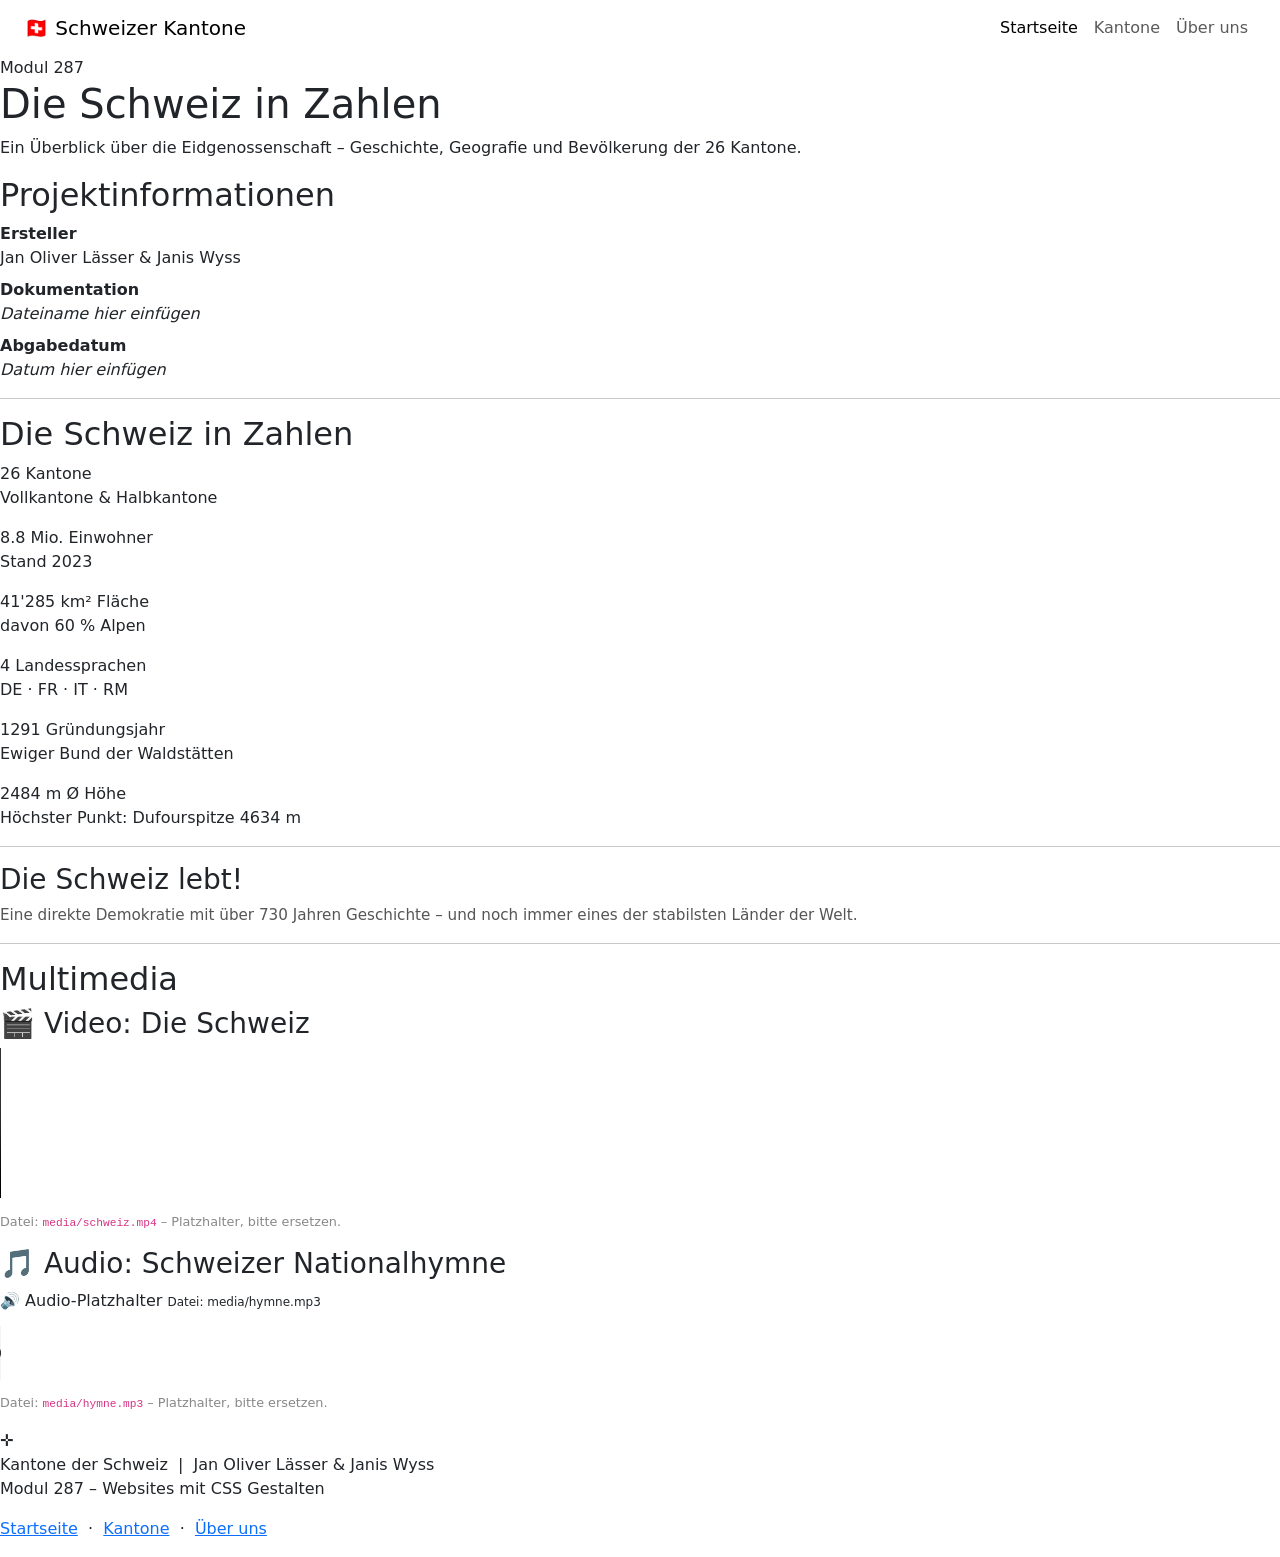
==== html/home.html @ e2ee17b3 "umbenannt auf home" ====
<!DOCTYPE html>
<html lang="de">
<head>
  <meta charset="UTF-8" />
  <meta name="viewport" content="width=device-width, initial-scale=1.0" />
  <title>Schweizer Kantone – Startseite</title>
  <!-- Favicon Platzhalter (Schweizer Kreuz als Emoji-Favicon) -->
  <link rel="icon" href="data:image/svg+xml,<svg xmlns='http://www.w3.org/2000/svg' viewBox='0 0 100 100'><rect width='100' height='100' fill='%23c8102e'/><rect x='38' y='10' width='24' height='80' fill='white'/><rect x='10' y='38' width='80' height='24' fill='white'/></svg>" />
  <!-- Bootstrap 5 CSS (Framework via CDN) -->
  <link rel="stylesheet" href="https://cdn.jsdelivr.net/npm/bootstrap@5.3.3/dist/css/bootstrap.min.css" />
  <!-- Eigenes CSS -->
  <link rel="stylesheet" href="style.css" />
</head>
<body>

  <!-- ===================== NAVIGATION ===================== -->
  <nav class="navbar navbar-expand-lg" role="navigation" aria-label="Hauptnavigation">
    <div class="container-fluid px-4">
      <a class="navbar-brand" href="index.html">
        <span class="flag-icon">🇨🇭</span> Schweizer Kantone
      </a>
      <button class="navbar-toggler" type="button"
              data-bs-toggle="collapse" data-bs-target="#navMenu"
              aria-controls="navMenu" aria-expanded="false"
              aria-label="Navigation öffnen">
        <span class="navbar-toggler-icon"></span>
      </button>
      <div class="collapse navbar-collapse" id="navMenu">
        <ul class="navbar-nav ms-auto">
          <li class="nav-item">
            <a class="nav-link active" aria-current="page" href="index.html">Startseite</a>
          </li>
          <li class="nav-item">
            <a class="nav-link" href="kantone.html">Kantone</a>
          </li>
          <li class="nav-item">
            <a class="nav-link" href="ueber-uns.html">Über uns</a>
          </li>
        </ul>
      </div>
    </div>
  </nav>

  <!-- ===================== HERO ===================== -->
  <header class="hero" role="banner">
    <span class="hero-badge">Modul 287</span>
    <h1>Die Schweiz in Zahlen</h1>
    <p>Ein Überblick über die Eidgenossenschaft – Geschichte, Geografie und Bevölkerung der 26 Kantone.</p>
  </header>

  <!-- ===================== HAUPTINHALT ===================== -->
  <main>
    <div class="container-inhalt">

      <!-- ---- Meta-Informationen ---- -->
      <section aria-labelledby="meta-heading">
        <h2 id="meta-heading">Projektinformationen</h2>
        <div class="meta-box">
          <dl>
            <dt>Ersteller</dt>
            <dd>Jan Oliver Lässer &amp; Janis Wyss</dd>
            <dt>Dokumentation</dt>
            <dd><!-- PLATZHALTER --> <em>Dateiname hier einfügen</em></dd>
            <dt>Abgabedatum</dt>
            <dd><!-- PLATZHALTER --> <em>Datum hier einfügen</em></dd>
          </dl>
        </div>
      </section>

      <hr class="section-divider" />

      <!-- ---- Schweiz in Zahlen: 3×2 Grid ---- -->
      <section aria-labelledby="zahlen-heading">
        <h2 id="zahlen-heading">Die Schweiz in Zahlen</h2>
        <!-- Zeile 1 -->
        <div class="zahlen-grid">
          <article class="zahl-card">
            <span class="number">26</span>
            <span class="label">Kantone</span>
            <p class="sub">Vollkantone &amp; Halbkantone</p>
          </article>
          <article class="zahl-card">
            <span class="number">8.8 Mio.</span>
            <span class="label">Einwohner</span>
            <p class="sub">Stand 2023</p>
          </article>
          <article class="zahl-card">
            <span class="number">41'285 km²</span>
            <span class="label">Fläche</span>
            <p class="sub">davon 60 % Alpen</p>
          </article>
          <!-- Zeile 2 -->
          <article class="zahl-card">
            <span class="number">4</span>
            <span class="label">Landessprachen</span>
            <p class="sub">DE · FR · IT · RM</p>
          </article>
          <article class="zahl-card">
            <span class="number">1291</span>
            <span class="label">Gründungsjahr</span>
            <p class="sub">Ewiger Bund der Waldstätten</p>
          </article>
          <article class="zahl-card">
            <span class="number">2484 m</span>
            <span class="label">Ø Höhe</span>
            <p class="sub">Höchster Punkt: Dufourspitze 4634 m</p>
          </article>
        </div>
      </section>

      <hr class="section-divider" />

      <!-- ---- Animiertes Element ---- -->
      <section aria-label="Animiertes Element">
        <div class="animiert-wrap">
          <div class="puls-ring" aria-hidden="true"></div>
          <div>
            <h3>Die Schweiz lebt!</h3>
            <p style="margin:0; color:#555; font-size:0.95rem;">
              Eine direkte Demokratie mit über 730 Jahren Geschichte – und noch immer eines der stabilsten Länder der Welt.
            </p>
          </div>
        </div>
      </section>

      <hr class="section-divider" />

      <!-- ---- Multimedia ---- -->
      <section aria-labelledby="media-heading">
        <div class="media-section">
          <h2 id="media-heading">Multimedia</h2>

          <div class="media-grid">

            <!-- Video -->
            <div class="media-item">
              <h3>🎬 Video: Die Schweiz</h3>
              <!--
                PLATZHALTER: Videodatei hier einfügen
                preload="none" reduziert Ladezeit (Kriterium Multimedia)
              -->
              <video controls preload="none" poster="">
                <source src="media/schweiz.mp4" type="video/mp4" />
                Ihr Browser unterstützt das HTML5-Video-Tag nicht.
              </video>
              <p style="font-size:0.8rem; color:#888; margin-top:0.4rem;">
                Datei: <code>media/schweiz.mp4</code> – Platzhalter, bitte ersetzen.
              </p>
            </div>

            <!-- Audio -->
            <div class="media-item">
              <h3>🎵 Audio: Schweizer Nationalhymne</h3>
              <div class="media-placeholder">
                <span class="icon">🔊</span>
                <span>Audio-Platzhalter</span>
                <span style="font-size:0.75rem;">Datei: media/hymne.mp3</span>
              </div>
              <!--
                PLATZHALTER: Audiodatei hier einfügen
                preload="none" reduziert Ladezeit (Kriterium Multimedia)
              -->
              <audio controls preload="none" style="margin-top:0.8rem;">
                <source src="media/hymne.mp3" type="audio/mpeg" />
                Ihr Browser unterstützt das HTML5-Audio-Tag nicht.
              </audio>
              <p style="font-size:0.8rem; color:#888; margin-top:0.4rem;">
                Datei: <code>media/hymne.mp3</code> – Platzhalter, bitte ersetzen.
              </p>
            </div>

          </div>
        </div>
      </section>

    </div><!-- /.container-inhalt -->
  </main>

  <!-- ===================== FOOTER ===================== -->
  <footer role="contentinfo">
    <span class="footer-kreuz">✛</span>
    <p>
      Kantone der Schweiz &nbsp;|&nbsp; Jan Oliver Lässer &amp; Janis Wyss<br />
      Modul 287 – Websites mit CSS Gestalten
    </p>
    <p style="margin-top:0.5rem;">
      <a href="index.html">Startseite</a> &nbsp;·&nbsp;
      <a href="kantone.html">Kantone</a> &nbsp;·&nbsp;
      <a href="ueber-uns.html">Über uns</a>
    </p>
  </footer>

  <!-- Bootstrap 5 JS Bundle (für Navbar-Toggle, Modal, Accordion) -->
  <script src="https://cdn.jsdelivr.net/npm/bootstrap@5.3.3/dist/js/bootstrap.bundle.min.js"></script>
</body>
</html>
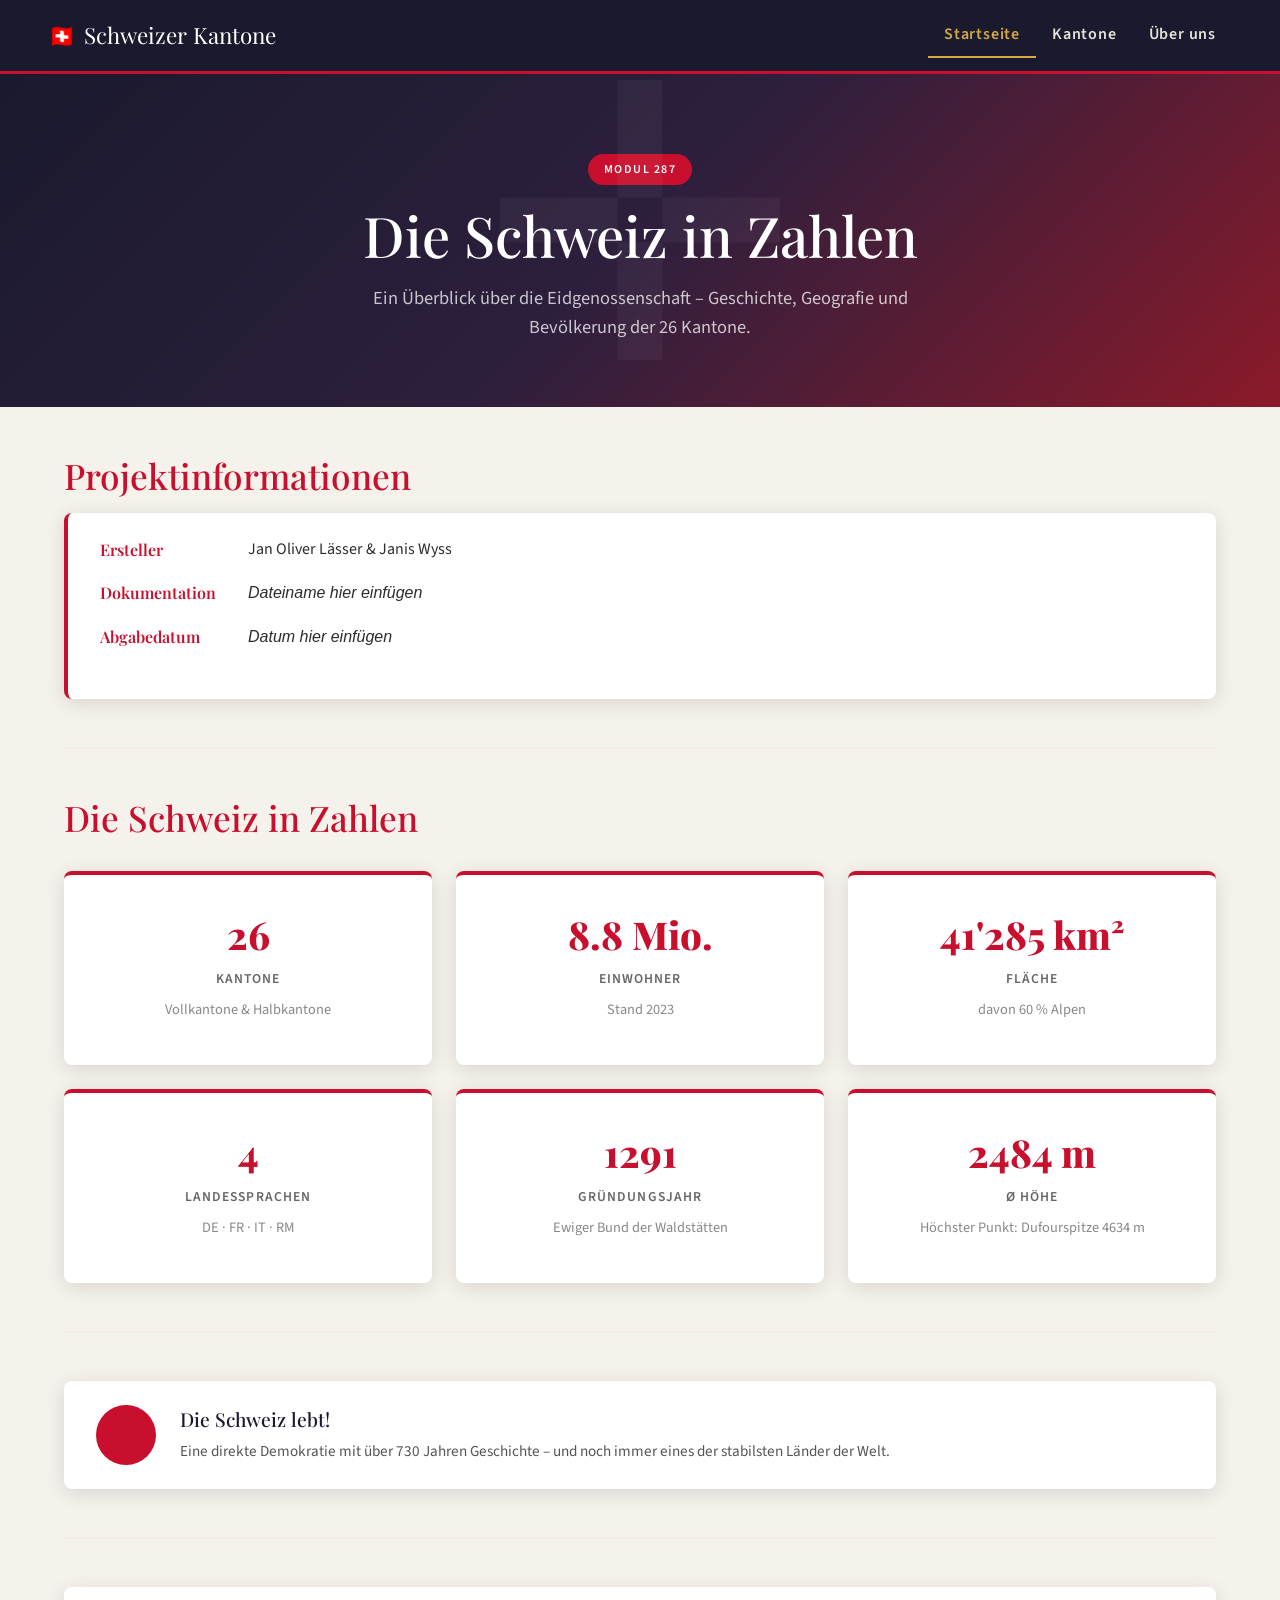
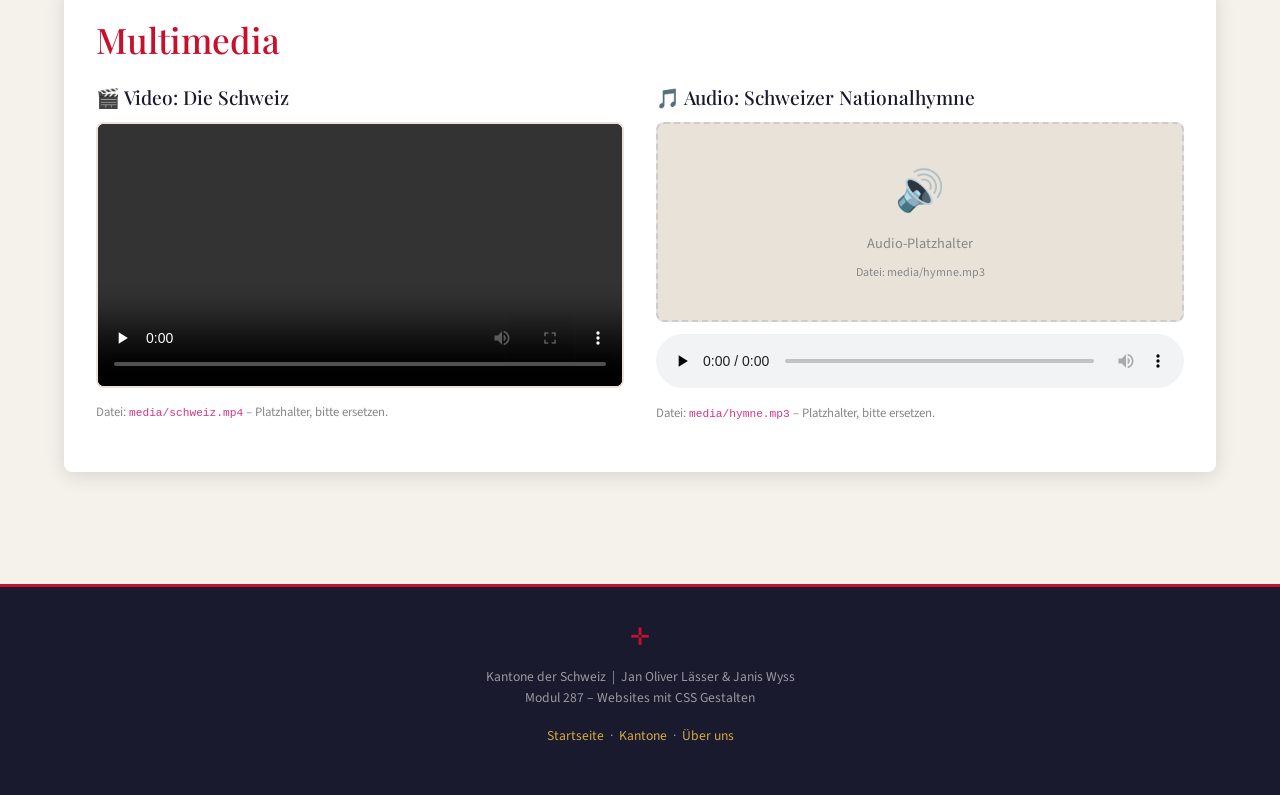
==== commit 81b0ac8d: "verlinkung css" ====
--- a/html/home.html
+++ b/html/home.html
@@ -9,7 +9,7 @@
   <!-- Bootstrap 5 CSS (Framework via CDN) -->
   <link rel="stylesheet" href="https://cdn.jsdelivr.net/npm/bootstrap@5.3.3/dist/css/bootstrap.min.css" />
   <!-- Eigenes CSS -->
-  <link rel="stylesheet" href="style.css" />
+  <link rel="stylesheet" href="../css/style.css" />
 </head>
 <body>
 
--- a/css/style.css
+++ b/css/style.css
@@ -0,0 +1,718 @@
+/* ============================================================
+   style.css – Kantone der Schweiz
+   Modul 287 – Websites mit CSS Gestalten
+   Ersteller: Jan Oliver Lässer & Janis Wyss
+   ============================================================ */
+
+/* ---------- Google Fonts ---------- */
+@import url('https://fonts.googleapis.com/css2?family=Playfair+Display:wght@600;800&family=Source+Sans+3:wght@300;400;600&display=swap');
+
+/* ---------- CSS Custom Properties ---------- */
+:root {
+  --rot:    #c8102e;   /* Schweizer Rot */
+  --dunkel: #1a1a2e;
+  --hell:   #f5f1eb;
+  --grau:   #e8e2d9;
+  --akzent: #d4a843;
+  --text:   #2c2c2c;
+  --weiss:  #ffffff;
+
+  --schrift-display: 'Playfair Display', Georgia, serif;
+  --schrift-text:    'Source Sans 3', Helvetica, sans-serif;
+
+  --radius:  8px;
+  --shadow:  0 4px 20px rgba(0,0,0,0.12);
+  --transition: 0.3s ease;
+}
+
+/* ---------- Reset & Basis ---------- */
+*, *::before, *::after {
+  box-sizing: border-box;
+  margin: 0;
+  padding: 0;
+}
+
+html { scroll-behavior: smooth; }
+
+body {
+  font-family: var(--schrift-text);
+  font-weight: 400;
+  color: var(--text);
+  background-color: var(--hell);
+  line-height: 1.6;
+  font-size: 1rem;
+}
+
+/* ---------- Typografie ---------- */
+h1, h2, h3, h4 {
+  font-family: var(--schrift-display);
+  line-height: 1.2;
+}
+
+h1 { font-size: clamp(2rem, 5vw, 3.5rem); color: var(--weiss); }
+h2 { font-size: clamp(1.4rem, 3vw, 2.2rem); color: var(--rot); margin-bottom: 1rem; }
+h3 { font-size: 1.2rem; color: var(--dunkel); margin-bottom: 0.5rem; }
+
+p  { margin-bottom: 1rem; }
+a  { color: var(--rot); text-decoration: none; }
+a:hover { text-decoration: underline; }
+
+img {
+  max-width: 100%;
+  height: auto;
+  display: block;
+  border-radius: var(--radius);
+}
+
+/* ---------- Navigation (Bootstrap-kompatibel via CDN) ---------- */
+/* Eigene Overrides für Bootstrap-Navbar */
+.navbar {
+  background-color: var(--dunkel) !important;
+  border-bottom: 3px solid var(--rot);
+  padding: 0.8rem 1.5rem;
+}
+
+.navbar-brand {
+  font-family: var(--schrift-display);
+  font-size: 1.4rem;
+  color: var(--weiss) !important;
+  display: flex;
+  align-items: center;
+  gap: 0.5rem;
+}
+
+.navbar-brand .flag-icon {
+  font-size: 1.4rem;
+}
+
+.nav-link {
+  font-family: var(--schrift-text);
+  font-weight: 600;
+  color: var(--grau) !important;
+  letter-spacing: 0.05em;
+  padding: 0.5rem 1rem !important;
+  transition: color var(--transition), border-bottom var(--transition);
+  border-bottom: 2px solid transparent;
+}
+
+.nav-link:hover,
+.nav-link.active {
+  color: var(--akzent) !important;
+  border-bottom: 2px solid var(--akzent);
+}
+
+.navbar-toggler {
+  border-color: var(--akzent) !important;
+}
+.navbar-toggler-icon {
+  background-image: url("data:image/svg+xml,%3csvg xmlns='http://www.w3.org/2000/svg' viewBox='0 0 30 30'%3e%3cpath stroke='rgba%28212,168,67,1%29' stroke-width='2' d='M4 7h22M4 15h22M4 23h22'/%3e%3c/svg%3e") !important;
+}
+
+/* ---------- Hero / Seitenkopf ---------- */
+.hero {
+  background: linear-gradient(135deg, var(--dunkel) 0%, #2d1f3d 50%, #8b1a2a 100%);
+  color: var(--weiss);
+  padding: 5rem 1.5rem 4rem;
+  text-align: center;
+  position: relative;
+  overflow: hidden;
+}
+
+.hero::before {
+  content: '✛';
+  position: absolute;
+  font-size: 30vw;
+  opacity: 0.04;
+  top: 50%;
+  left: 50%;
+  transform: translate(-50%, -50%);
+  pointer-events: none;
+  color: var(--weiss);
+}
+
+.hero p {
+  font-size: 1.15rem;
+  color: rgba(255,255,255,0.75);
+  max-width: 600px;
+  margin: 1rem auto 0;
+}
+
+.hero-badge {
+  display: inline-block;
+  background: var(--rot);
+  color: var(--weiss);
+  font-size: 0.75rem;
+  font-weight: 600;
+  letter-spacing: 0.12em;
+  text-transform: uppercase;
+  padding: 0.35rem 1rem;
+  border-radius: 20px;
+  margin-bottom: 1rem;
+}
+
+/* ---------- Seiteninhalt Container ---------- */
+.container-inhalt {
+  max-width: 1200px;
+  margin: 0 auto;
+  padding: 3rem 1.5rem;
+}
+
+/* ---------- Abschnitt-Trennlinie ---------- */
+.section-divider {
+  border: none;
+  border-top: 2px solid var(--grau);
+  margin: 3rem 0;
+}
+
+/* ============================================================
+   SEITE 1 – Startseite
+   ============================================================ */
+
+/* Meta-Info-Box (Abgabedatum, Dokumentation, Ersteller) */
+.meta-box {
+  background: var(--weiss);
+  border-left: 4px solid var(--rot);
+  border-radius: var(--radius);
+  padding: 1.5rem 2rem;
+  box-shadow: var(--shadow);
+  margin-bottom: 2.5rem;
+}
+
+.meta-box dl {
+  display: grid;
+  grid-template-columns: max-content 1fr;
+  column-gap: 2rem;
+  row-gap: 0.6rem;
+}
+
+.meta-box dt {
+  font-weight: 600;
+  color: var(--rot);
+  font-family: var(--schrift-display);
+}
+
+.meta-box dd {
+  color: var(--text);
+}
+
+/* ---------- Zahlen Grid 3 Spalten × 2 Zeilen ---------- */
+.zahlen-grid {
+  display: grid;
+  grid-template-columns: repeat(3, 1fr);
+  gap: 1.5rem;
+  margin: 2rem 0;
+}
+
+.zahl-card {
+  background: var(--weiss);
+  border-radius: var(--radius);
+  box-shadow: var(--shadow);
+  padding: 1.8rem 1.5rem;
+  text-align: center;
+  border-top: 4px solid var(--rot);
+  transition: transform var(--transition), box-shadow var(--transition);
+}
+
+.zahl-card:hover {
+  transform: translateY(-4px);
+  box-shadow: 0 8px 28px rgba(0,0,0,0.18);
+}
+
+.zahl-card .number {
+  font-family: var(--schrift-display);
+  font-size: 2.4rem;
+  font-weight: 800;
+  color: var(--rot);
+  display: block;
+}
+
+.zahl-card .label {
+  font-size: 0.85rem;
+  font-weight: 600;
+  letter-spacing: 0.08em;
+  text-transform: uppercase;
+  color: #666;
+  margin-top: 0.3rem;
+}
+
+.zahl-card .sub {
+  font-size: 0.9rem;
+  color: #888;
+  margin-top: 0.4rem;
+}
+
+/* ---------- Multimedia-Bereich ---------- */
+.media-section {
+  background: var(--weiss);
+  border-radius: var(--radius);
+  box-shadow: var(--shadow);
+  padding: 2rem;
+  margin-top: 2.5rem;
+}
+
+.media-grid {
+  display: grid;
+  grid-template-columns: 1fr 1fr;
+  gap: 2rem;
+  margin-top: 1.5rem;
+}
+
+.media-item h3 {
+  margin-bottom: 0.8rem;
+  display: flex;
+  align-items: center;
+  gap: 0.5rem;
+}
+
+/* Video-Platzhalter */
+video {
+  width: 100%;
+  border-radius: var(--radius);
+  background: #000;
+  border: 2px solid var(--grau);
+}
+
+/* Audio */
+audio {
+  width: 100%;
+  margin-top: 0.5rem;
+}
+
+.media-placeholder {
+  background: var(--grau);
+  border-radius: var(--radius);
+  height: 200px;
+  display: flex;
+  flex-direction: column;
+  align-items: center;
+  justify-content: center;
+  color: #888;
+  font-size: 0.9rem;
+  border: 2px dashed #ccc;
+  gap: 0.5rem;
+}
+
+.media-placeholder .icon {
+  font-size: 2.5rem;
+}
+
+/* ============================================================
+   SEITE 2 – Kantone
+   ============================================================ */
+
+/* 4-Spalten Grid Desktop → 2 Tablet → 1 Mobile */
+.kantone-grid {
+  display: grid;
+  grid-template-columns: repeat(4, 1fr);
+  gap: 1.5rem;
+  margin-top: 2rem;
+}
+
+/* Bootstrap Card Overrides */
+.kanton-card {
+  background: var(--weiss);
+  border-radius: var(--radius);
+  box-shadow: var(--shadow);
+  overflow: hidden;
+  border: none;
+  transition: transform var(--transition), box-shadow var(--transition);
+}
+
+.kanton-card:hover {
+  transform: translateY(-5px);
+  box-shadow: 0 10px 30px rgba(0,0,0,0.2);
+}
+
+.kanton-card .card-header {
+  background: var(--dunkel);
+  color: var(--weiss);
+  font-family: var(--schrift-display);
+  font-size: 1.15rem;
+  font-weight: 600;
+  padding: 1rem 1.2rem;
+  display: flex;
+  align-items: center;
+  gap: 0.5rem;
+  border-bottom: 3px solid var(--rot);
+}
+
+.kanton-card .wappen {
+  font-size: 1.6rem;
+}
+
+.kanton-card .card-body {
+  padding: 1.2rem;
+}
+
+.kanton-card .card-body p {
+  font-size: 0.9rem;
+  margin-bottom: 0.6rem;
+  color: #555;
+}
+
+.kanton-card .kanton-fakt {
+  display: flex;
+  justify-content: space-between;
+  font-size: 0.85rem;
+  padding: 0.3rem 0;
+  border-bottom: 1px solid var(--grau);
+}
+
+.kanton-card .kanton-fakt:last-child {
+  border-bottom: none;
+}
+
+.kanton-card .kanton-fakt strong {
+  color: var(--rot);
+}
+
+/* Bild über Text (figure mit caption) */
+.kanton-img-wrap {
+  position: relative;
+  overflow: hidden;
+  height: 130px;
+}
+
+.kanton-img-wrap img {
+  width: 100%;
+  height: 100%;
+  object-fit: cover;
+  border-radius: 0;
+  transition: transform 0.4s ease;
+}
+
+.kanton-card:hover .kanton-img-wrap img {
+  transform: scale(1.05);
+}
+
+/* ---------- 2-Spalten Intro-Zeile (Desktop) ---------- */
+.intro-zwei-spalten {
+  display: grid;
+  grid-template-columns: 1fr 1fr;
+  gap: 2rem;
+  margin-bottom: 2rem;
+}
+
+/* ---------- 3-Spalten mit unterschiedlichen Breiten ---------- */
+.drei-spalten {
+  display: grid;
+  grid-template-columns: 2fr 1fr 1fr;
+  gap: 1.5rem;
+  margin-bottom: 2.5rem;
+}
+
+.drei-spalten .info-box {
+  background: var(--weiss);
+  border-radius: var(--radius);
+  padding: 1.5rem;
+  box-shadow: var(--shadow);
+}
+
+/* ---------- Accordion ---------- */
+/* Bootstrap accordion overrides */
+.accordion-item {
+  border: 1px solid var(--grau) !important;
+  border-radius: var(--radius) !important;
+  margin-bottom: 0.5rem;
+  overflow: hidden;
+}
+
+.accordion-button {
+  font-family: var(--schrift-text);
+  font-weight: 600;
+  color: var(--dunkel) !important;
+  background: var(--weiss) !important;
+}
+
+.accordion-button:not(.collapsed) {
+  background: var(--dunkel) !important;
+  color: var(--weiss) !important;
+  box-shadow: none !important;
+}
+
+.accordion-button::after {
+  filter: none;
+}
+
+.accordion-button:not(.collapsed)::after {
+  filter: invert(1);
+}
+
+.accordion-body {
+  background: var(--hell);
+  font-size: 0.95rem;
+}
+
+/* ---------- Modal ---------- */
+/* Bootstrap modal override */
+.modal-header {
+  background: var(--dunkel);
+  color: var(--weiss);
+  border-bottom: 3px solid var(--rot);
+}
+
+.modal-title {
+  font-family: var(--schrift-display);
+  color: var(--weiss);
+}
+
+.modal-header .btn-close {
+  filter: invert(1);
+}
+
+.modal-footer {
+  border-top: 1px solid var(--grau);
+}
+
+.btn-schweiz {
+  background-color: var(--rot);
+  color: var(--weiss);
+  border: none;
+  font-weight: 600;
+  padding: 0.5rem 1.5rem;
+  border-radius: var(--radius);
+  cursor: pointer;
+  transition: background var(--transition);
+}
+
+.btn-schweiz:hover {
+  background-color: #a00d24;
+  color: var(--weiss);
+}
+
+/* ============================================================
+   SEITE 3 – Über uns
+   ============================================================ */
+
+.ueber-grid {
+  display: grid;
+  grid-template-columns: 1fr 1fr;
+  gap: 2rem;
+  margin-top: 2rem;
+}
+
+.person-card {
+  background: var(--weiss);
+  border-radius: var(--radius);
+  box-shadow: var(--shadow);
+  overflow: hidden;
+  text-align: center;
+}
+
+.person-card .bild-platzhalter {
+  background: var(--grau);
+  height: 220px;
+  display: flex;
+  flex-direction: column;
+  align-items: center;
+  justify-content: center;
+  color: #999;
+  font-size: 0.85rem;
+  border-bottom: 3px solid var(--rot);
+  gap: 0.5rem;
+}
+
+.person-card .bild-platzhalter .icon {
+  font-size: 4rem;
+  color: #ccc;
+}
+
+.person-card .person-info {
+  padding: 1.5rem;
+}
+
+.person-card .person-name {
+  font-family: var(--schrift-display);
+  font-size: 1.35rem;
+  color: var(--dunkel);
+  margin-bottom: 0.3rem;
+}
+
+.person-card .person-rolle {
+  font-size: 0.85rem;
+  color: var(--rot);
+  font-weight: 600;
+  text-transform: uppercase;
+  letter-spacing: 0.08em;
+}
+
+/* Projekt-Info Box */
+.projekt-box {
+  background: var(--dunkel);
+  color: var(--weiss);
+  border-radius: var(--radius);
+  padding: 2rem 2.5rem;
+  margin-top: 2.5rem;
+  position: relative;
+  overflow: hidden;
+}
+
+.projekt-box::after {
+  content: '287';
+  position: absolute;
+  right: -0.5rem;
+  bottom: -1rem;
+  font-family: var(--schrift-display);
+  font-size: 8rem;
+  font-weight: 800;
+  opacity: 0.07;
+  color: var(--weiss);
+  pointer-events: none;
+}
+
+.projekt-box h2 {
+  color: var(--akzent);
+  margin-bottom: 1rem;
+}
+
+.projekt-box p {
+  color: rgba(255,255,255,0.8);
+}
+
+.projekt-box .modul-tag {
+  display: inline-block;
+  background: var(--rot);
+  color: var(--weiss);
+  font-size: 0.8rem;
+  font-weight: 600;
+  padding: 0.3rem 0.9rem;
+  border-radius: 20px;
+  margin-bottom: 1rem;
+}
+
+/* ============================================================
+   ANIMIERTES ELEMENT – CSS-only Puls-Kreis
+   ============================================================ */
+.animiert-wrap {
+  display: flex;
+  align-items: center;
+  gap: 1.5rem;
+  background: var(--weiss);
+  border-radius: var(--radius);
+  padding: 1.5rem 2rem;
+  box-shadow: var(--shadow);
+  margin-top: 2rem;
+}
+
+.puls-ring {
+  width: 60px;
+  height: 60px;
+  border-radius: 50%;
+  background: var(--rot);
+  position: relative;
+  flex-shrink: 0;
+  animation: puls 2s ease-in-out infinite;
+}
+
+.puls-ring::before,
+.puls-ring::after {
+  content: '';
+  position: absolute;
+  inset: -8px;
+  border-radius: 50%;
+  border: 2px solid var(--rot);
+  animation: ring-expand 2s ease-out infinite;
+  opacity: 0;
+}
+
+.puls-ring::after {
+  animation-delay: 0.8s;
+}
+
+@keyframes puls {
+  0%, 100% { transform: scale(1); }
+  50%       { transform: scale(1.08); }
+}
+
+@keyframes ring-expand {
+  0%   { transform: scale(1); opacity: 0.8; }
+  100% { transform: scale(2); opacity: 0; }
+}
+
+/* ============================================================
+   FOOTER
+   ============================================================ */
+footer {
+  background: var(--dunkel);
+  color: rgba(255,255,255,0.55);
+  text-align: center;
+  padding: 2rem 1.5rem;
+  font-size: 0.85rem;
+  margin-top: 4rem;
+  border-top: 3px solid var(--rot);
+}
+
+footer a {
+  color: var(--akzent);
+}
+
+footer .footer-kreuz {
+  font-size: 1.5rem;
+  display: block;
+  margin-bottom: 0.5rem;
+  color: var(--rot);
+}
+
+/* ============================================================
+   RESPONSIVE
+   ============================================================ */
+
+/* Tablet (≤ 992px) */
+@media (max-width: 992px) {
+  .kantone-grid {
+    grid-template-columns: repeat(2, 1fr);
+  }
+
+  .drei-spalten {
+    grid-template-columns: 1fr 1fr;
+  }
+  .drei-spalten .info-box:first-child {
+    grid-column: 1 / -1;
+  }
+}
+
+/* Mobile (≤ 768px) */
+@media (max-width: 768px) {
+  .zahlen-grid {
+    grid-template-columns: repeat(2, 1fr);
+  }
+
+  .media-grid {
+    grid-template-columns: 1fr;
+  }
+
+  .kantone-grid {
+    grid-template-columns: 1fr 1fr;
+  }
+
+  .intro-zwei-spalten {
+    grid-template-columns: 1fr;
+  }
+
+  .drei-spalten {
+    grid-template-columns: 1fr;
+  }
+
+  .ueber-grid {
+    grid-template-columns: 1fr;
+  }
+
+  .meta-box dl {
+    grid-template-columns: 1fr;
+  }
+
+  .meta-box dt {
+    margin-top: 0.5rem;
+  }
+}
+
+/* Kleines Mobile (≤ 480px) */
+@media (max-width: 480px) {
+  .zahlen-grid {
+    grid-template-columns: 1fr;
+  }
+
+  .kantone-grid {
+    grid-template-columns: 1fr;
+  }
+}
